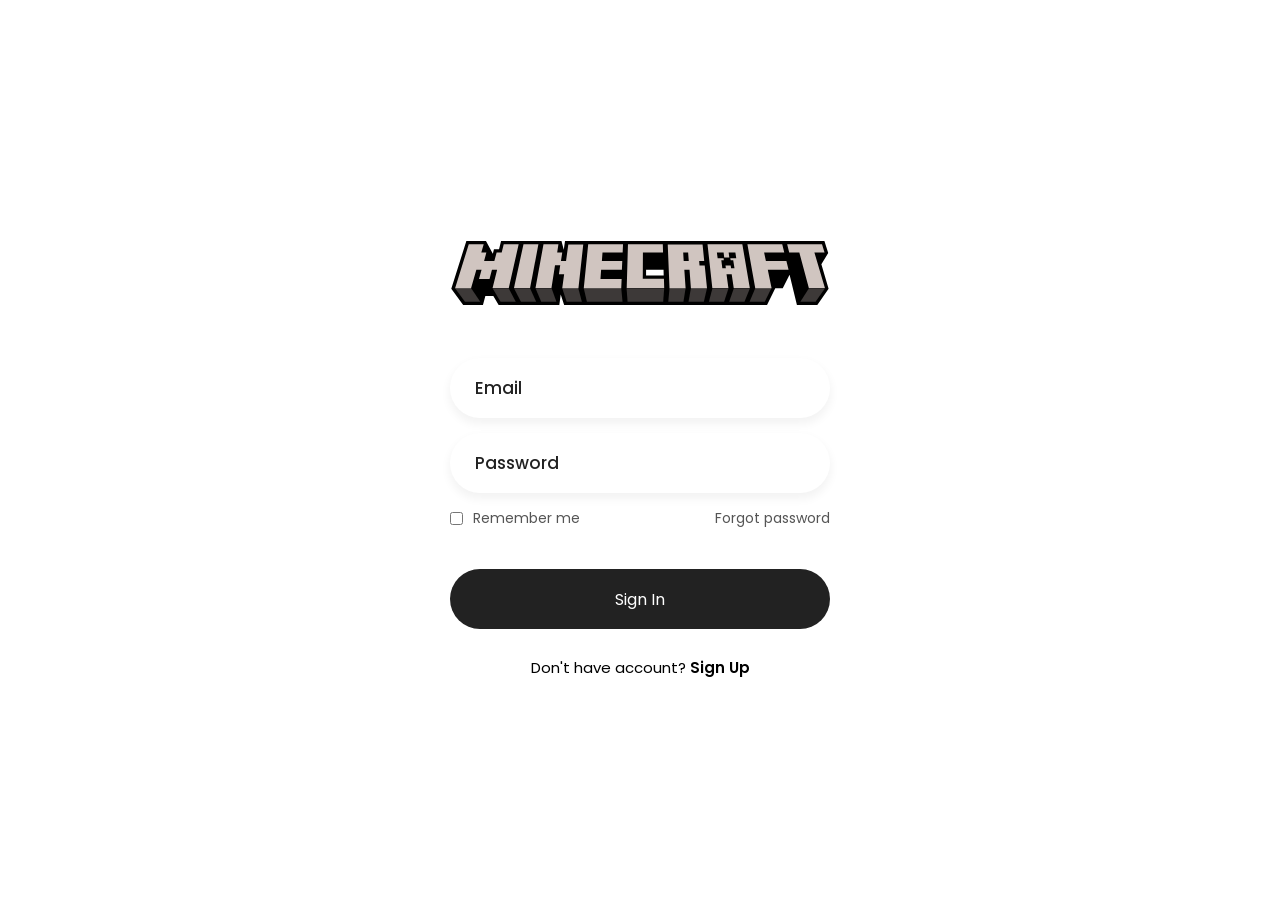
==== account.html @ c0b1c187 "init project" ====
<!DOCTYPE html>
<html lang="en">

<head>
    <meta charset="UTF-8">
    <meta http-equiv="X-UA-Compatible" content="IE=edge">
    <meta name="viewport" content="width=device-width, initial-scale=1.0">
    <link rel="stylesheet" href="./css/login.css">
    <title>Login </title>
</head>

<body>
    <div class="login-box">
        <div class="login-header">
            <header><img src="./img/Global-Header_MCCB-Logo_300x51.svg" alt=""></header>
        </div>
        <div class="input-box">
            <input type="text" class="input-field" placeholder="Email" autocomplete="off" required>
        </div>
        <div class="input-box">
            <input type="password" class="input-field" placeholder="Password" autocomplete="off" required>
        </div>
        <div class="forgot">
            <section>
                <input type="checkbox" id="check">
                <label for="check">Remember me</label>
            </section>
            <section>
                <a href="#">Forgot password</a>
            </section>
        </div>
        <div class="input-submit">
            <button class="submit-btn" id="submit"></button>
            <label for="submit">Sign In</label>
        </div>
        <div class="sign-up-link">
            <p>Don't have account? <a href="#">Sign Up</a></p>
        </div>
    </div>
</body>

</html>
---- css/login.css ----
@import url('https://fonts.googleapis.com/css2?family=Poppins:wght@400;500&display=swap');

*{
    margin: 0;
    padding: 0;
    box-sizing: border-box;
    font-family: 'Poppins',sans-serif;
}
body{
    display: flex;
    justify-content: center;
    align-items: center;
    min-height: 100vh;
    background-image: url("https://images3.alphacoders.com/132/1321959.png");
    background-size: 2400px;
  background-position: center;

  background-repeat: no-repeat;
  background-size: cover;
  background-position: center;
}
.login-box{
    display: flex;
    justify-content: center;
    flex-direction: column;
    width: 440px;
    height: 480px;
    padding: 30px;
}
.login-header{
    text-align: center;
    margin: 20px 0 40px 0;
}
.login-header header{
    color: #333;
    font-size: 30px;
    font-weight: 600;
}
.input-box .input-field{
    width: 100%;
    height: 60px;
    font-size: 17px;
    padding: 0 25px;
    margin-bottom: 15px;
    border-radius: 30px;
    border: none;
    box-shadow: 0px 5px 10px 1px rgba(0,0,0, 0.05);
    outline: none;
    transition: .3s;
}
::placeholder{
    font-weight: 500;
    color: #222;
}
.input-field:focus{
    width: 105%;
}
.forgot{
    display: flex;
    justify-content: space-between;
    margin-bottom: 40px;
}
section{
    display: flex;
    align-items: center;
    font-size: 14px;
    color: #555;
}
#check{
    margin-right: 10px;
}
a{
    text-decoration: none;
}
a:hover{
    text-decoration: underline;
}
section a{
    color: #555;
}
.input-submit{
    position: relative;
}
.submit-btn{
    width: 100%;
    height: 60px;
    background: #222;
    border: none;
    border-radius: 30px;
    cursor: pointer;
    transition: .3s;
}
.input-submit label{
    position: absolute;
    top: 45%;
    left: 50%;
    color: #fff;
    -webkit-transform: translate(-50%, -50%);
    -ms-transform: translate(-50%, -50%);
    transform: translate(-50%, -50%);
    cursor: pointer;
}
.submit-btn:hover{
    background: #000;
    transform: scale(1.05,1);
}
.sign-up-link{
    text-align: center;
    font-size: 15px;
    margin-top: 20px;
}
.sign-up-link a{
    color: #000;
    font-weight: 600;
}
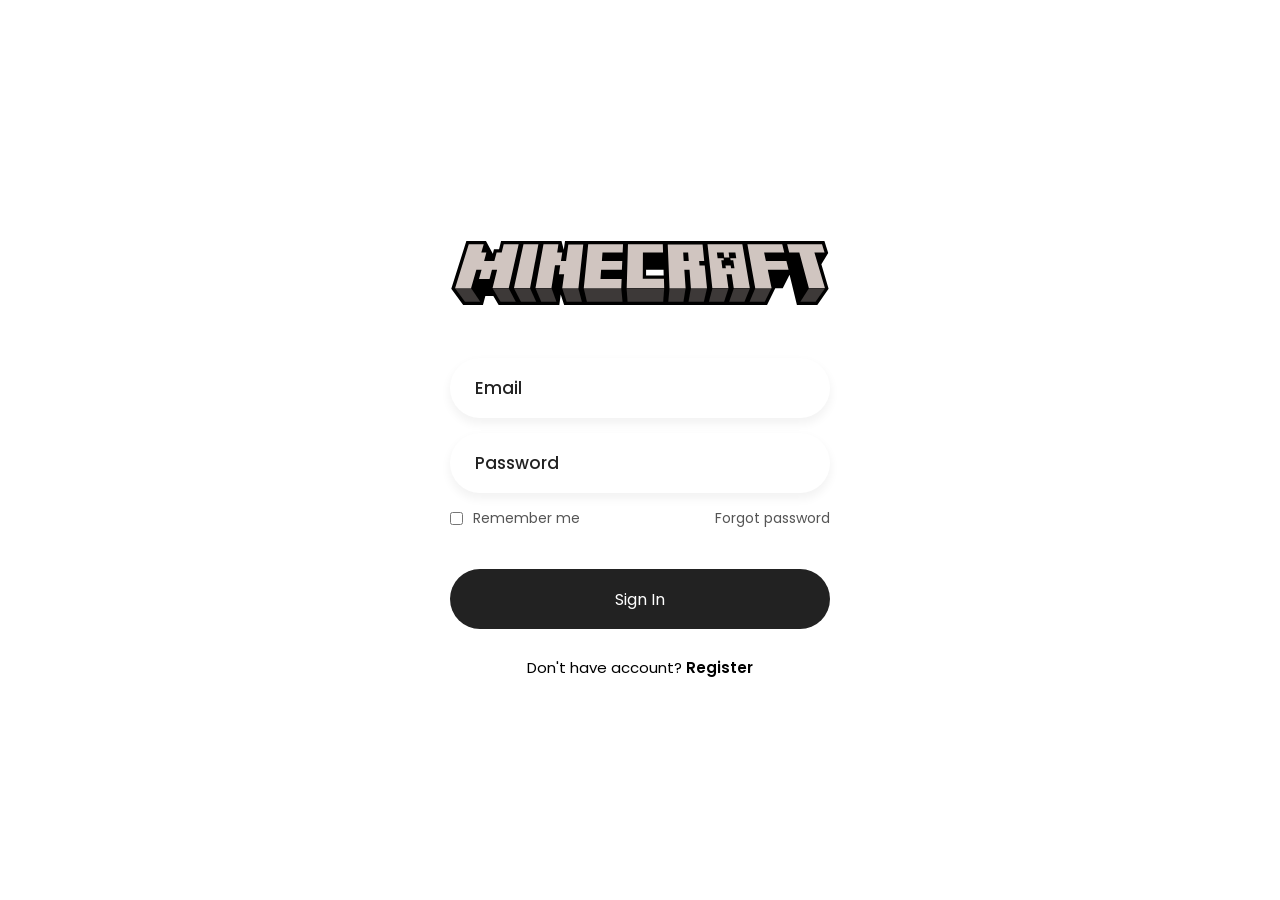
==== commit 4a3f7bd5: "init project" ====
--- a/account.html
+++ b/account.html
@@ -34,7 +34,7 @@
             <label for="submit">Sign In</label>
         </div>
         <div class="sign-up-link">
-            <p>Don't have account? <a href="#">Sign Up</a></p>
+            <p>Don't have account? <a href="#">Register</a></p>
         </div>
     </div>
 </body>
